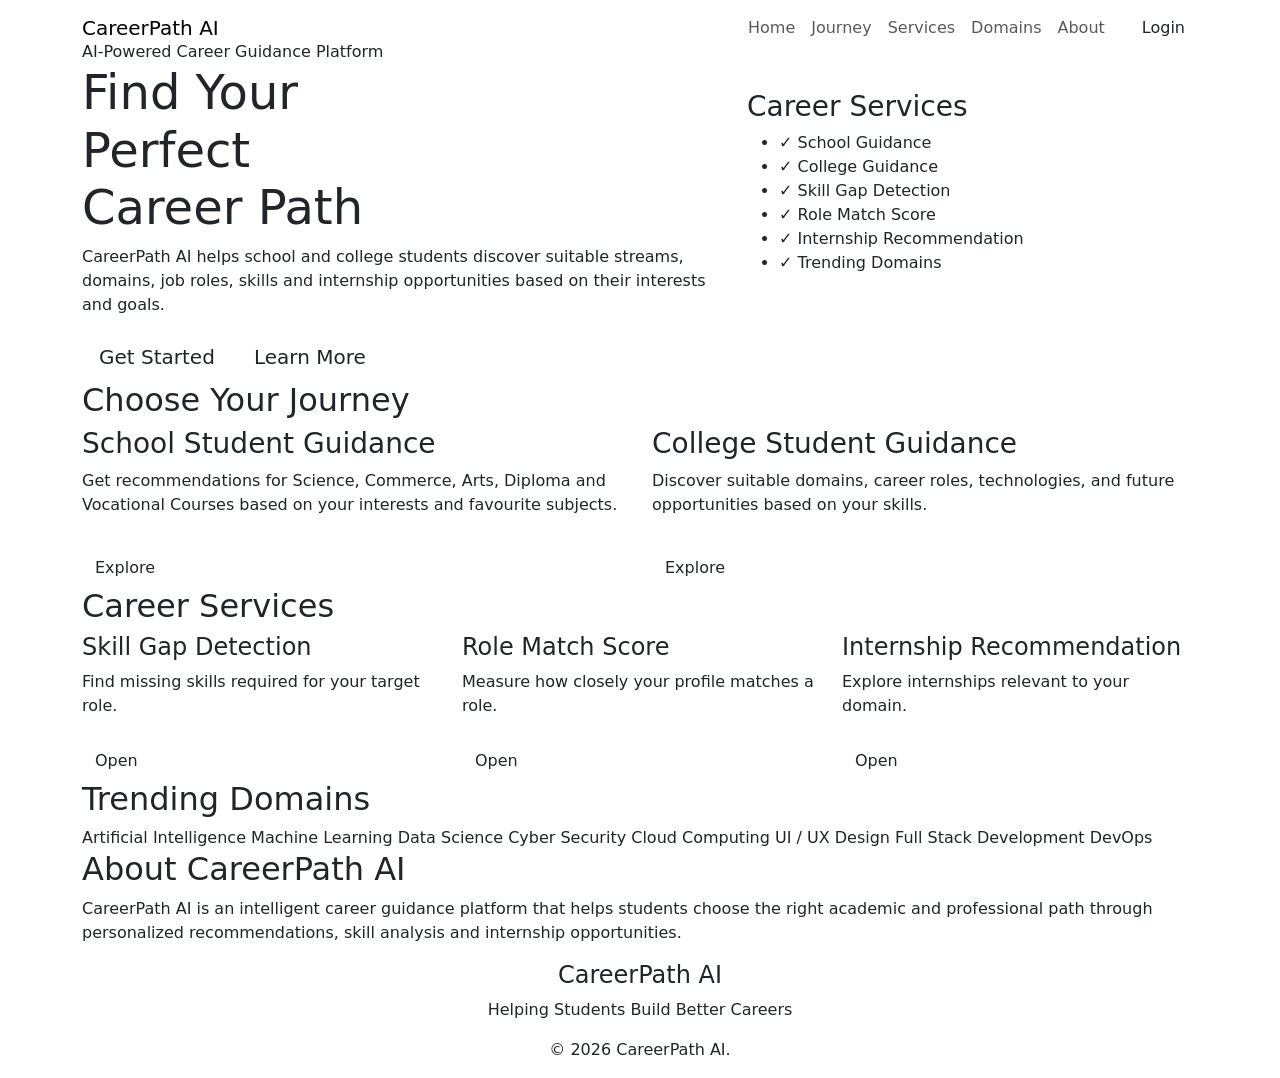
==== index.html @ f70456fd "Add files via upload" ====
<!DOCTYPE html>

<html lang="en">
<head>
<meta charset="UTF-8">
<meta name="viewport" content="width=device-width, initial-scale=1.0">

<title>CareerPath AI</title>

<link href="https://fonts.googleapis.com/css2?family=Poppins:wght@300;400;500;600;700;800&display=swap" rel="stylesheet">

<link href="https://cdn.jsdelivr.net/npm/bootstrap@5.3.3/dist/css/bootstrap.min.css" rel="stylesheet">

<link rel="stylesheet" href="style.css">

</head>

<body>

<!-- ==========================
     NAVBAR
========================== -->

<nav class="navbar navbar-expand-lg navbar-light fixed-top">

<div class="container">

<a class="navbar-brand" href="#">
CareerPath AI
</a>

<button class="navbar-toggler"
type="button"
data-bs-toggle="collapse"
data-bs-target="#navbarNav">

<span class="navbar-toggler-icon"></span>

</button>

<div class="collapse navbar-collapse" id="navbarNav">

<ul class="navbar-nav ms-auto align-items-center">

<li class="nav-item">
<a class="nav-link" href="#home">Home</a>
</li>

<li class="nav-item">
<a class="nav-link" href="#journey">Journey</a>
</li>

<li class="nav-item">
<a class="nav-link" href="#services">Services</a>
</li>

<li class="nav-item">
<a class="nav-link" href="#domains">Domains</a>
</li>

<li class="nav-item">
<a class="nav-link" href="#about">About</a>
</li>

<li class="nav-item ms-3">
<a href="login.html" class="btn btn-premium">
Login
</a>
</li>

</ul>

</div>

</div>

</nav>

<!-- ==========================
     HERO SECTION
========================== -->

<section id="home" class="hero">

<div class="container">

<div class="row align-items-center">

<!-- LEFT SIDE -->

<div class="col-lg-7">

<span class="hero-tag" style="margin-top:40px; display:inline-block;">
AI-Powered Career Guidance Platform
</span>

<h1 style="font-size:3rem;">
Find Your <br>
Perfect <br>
Career Path
</h1>

<p>
CareerPath AI helps school and college students
discover suitable streams, domains, job roles,
skills and internship opportunities based on
their interests and goals.
</p>

<div class="hero-buttons">

<a href="register.html"
class="btn btn-premium btn-lg">

Get Started

</a>

<a href="#journey"
class="btn btn-outline-premium btn-lg">

Learn More

</a>

</div>

</div>

<!-- RIGHT SIDE -->

<div class="col-lg-5">

<div class="hero-box">

<h3>Career Services</h3>

<ul>

<li>✓ School Guidance</li>

<li>✓ College Guidance</li>

<li>✓ Skill Gap Detection</li>

<li>✓ Role Match Score</li>

<li>✓ Internship Recommendation</li>

<li>✓ Trending Domains</li>

</ul>

</div>

</div>

</div>

</div>

</section>

<!-- ==========================
     CHOOSE YOUR JOURNEY
========================== -->

<section id="journey" class="section-light">

<div class="container">

<h2 class="section-title">
Choose Your Journey
</h2>

<div class="row g-4">

<div class="col-md-6">

<div class="feature-card">

<h3> School Student Guidance</h3>

<p>
Get recommendations for Science,
Commerce, Arts, Diploma and
Vocational Courses based on
your interests and favourite subjects.
</p>

<a href="school-guidance.html" class="btn btn-premium mt-3">
Explore
</a>

</div>

</div>

<div class="col-md-6">

<div class="feature-card">

<h3> College Student Guidance</h3>

<p>
Discover suitable domains,
career roles, technologies,
and future opportunities
based on your skills.
</p>

<a href="college-guidance.html" class="btn btn-premium mt-3">
Explore
</a>

</div>

</div>

</div>

</div>

</section>

<!-- ==========================
     CAREER SERVICES
========================== -->

<section id="services" class="section-dark">

<div class="container">

<h2 class="section-title">
Career Services
</h2>

<div class="row g-4">

<div class="col-md-4">

<div class="service-card">

<h4>Skill Gap Detection</h4>

<p>
Find missing skills required
for your target role.
</p>
<a href="skill-gap.html" class="btn btn-premium mt-2">
Open
</a>

</div>

</div>

<div class="col-md-4">

<div class="service-card">

<h4>Role Match Score</h4>

<p>
Measure how closely your
profile matches a role.
</p>
<a href="role-match.html"
class="btn btn-premium mt-2">

Open

</a>

</div>

</div>

<div class="col-md-4">

<div class="service-card">

<h4>Internship Recommendation</h4>

<p>
Explore internships relevant
to your domain.
</p>
<a href="internship.html" class="btn btn-premium mt-2">
Open
</a>

</div>

</div>

</div>

</div>

</section>

<!-- ==========================
     TRENDING DOMAINS
========================== -->

<section id="domains" class="section-light">

<div class="container">

<h2 class="section-title">
Trending Domains
</h2>

<div class="domains-container">

<span class="domain-badge">Artificial Intelligence</span>

<span class="domain-badge">Machine Learning</span>

<span class="domain-badge">Data Science</span>

<span class="domain-badge">Cyber Security</span>

<span class="domain-badge">Cloud Computing</span>

<span class="domain-badge">UI / UX Design</span>

<span class="domain-badge">Full Stack Development</span>

<span class="domain-badge">DevOps</span>

</div>

</div>

</section>



<!-- ==========================
     ABOUT
========================== -->

<section id="about" class="section-dark">

<div class="container">

<h2 class="section-title">
About CareerPath AI
</h2>

<p class="about-text">

CareerPath AI is an intelligent career guidance
platform that helps students choose the right
academic and professional path through
personalized recommendations, skill analysis
and internship opportunities.

</p>

</div>

</section>

<!-- ==========================
     FOOTER
========================== -->

<footer>

<div class="container text-center">

<h4>CareerPath AI</h4>

<p>
Helping Students Build Better Careers
</p>

<p>
© 2026 CareerPath AI.
</p>

</div>

</footer>

<script src="https://cdn.jsdelivr.net/npm/bootstrap@5.3.3/dist/js/bootstrap.bundle.min.js"></script>

</body>
</html>
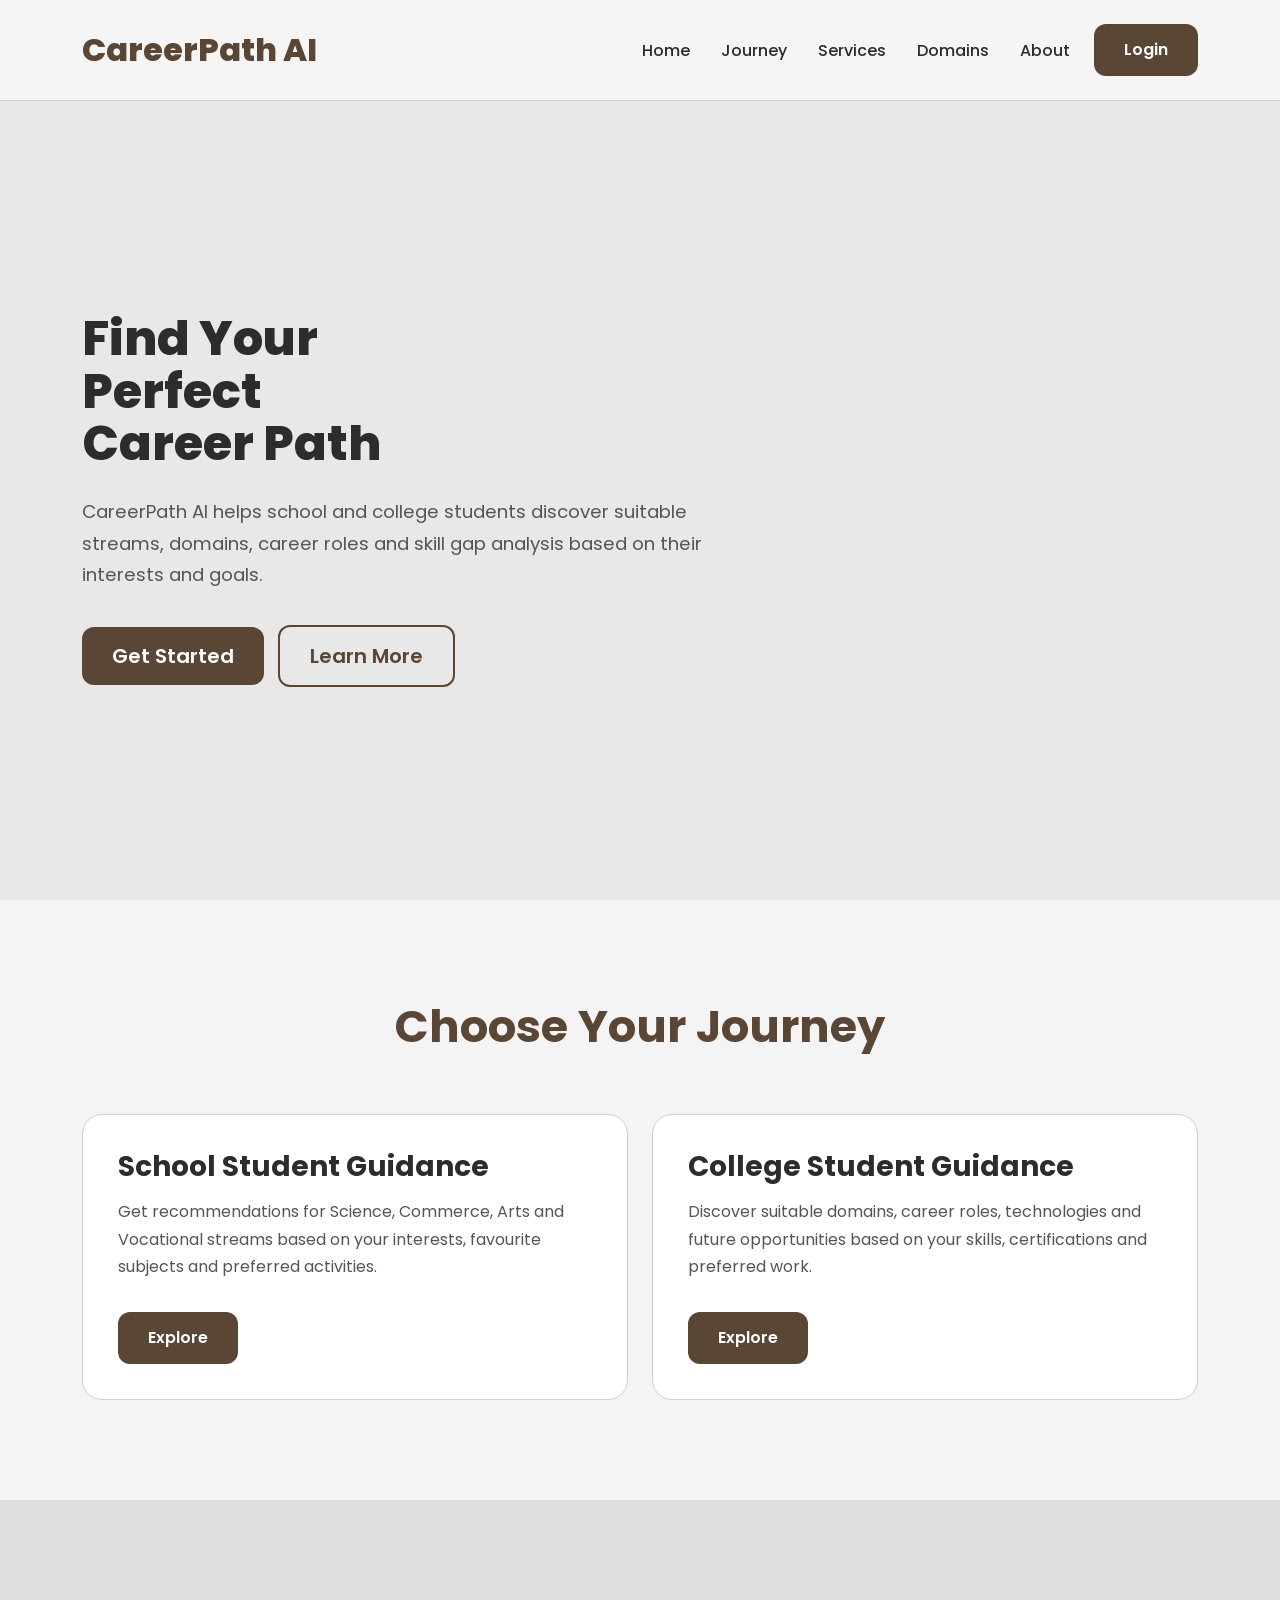
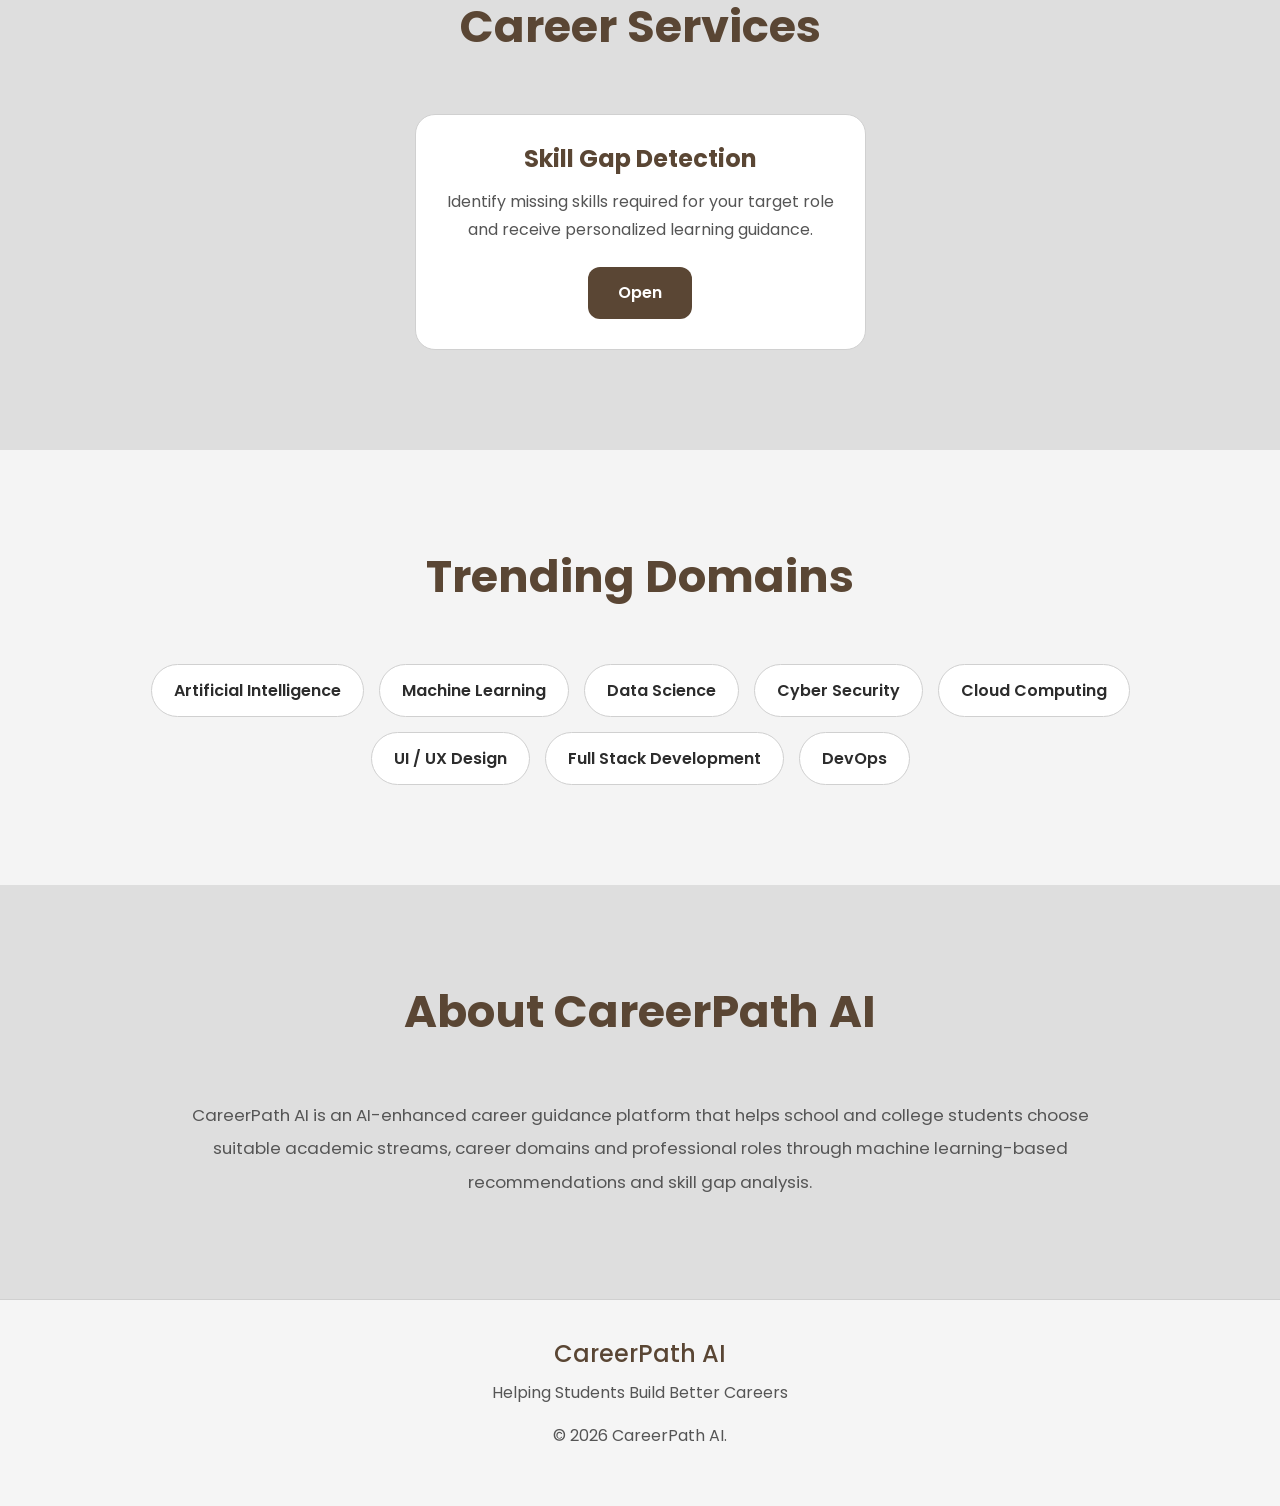
==== commit c6435628: "Add files via upload" ====
--- a/index.html
+++ b/index.html
@@ -1,9 +1,13 @@
 <!DOCTYPE html>
 
 <html lang="en">
+
 <head>
+
 <meta charset="UTF-8">
-<meta name="viewport" content="width=device-width, initial-scale=1.0">
+
+<meta name="viewport"
+content="width=device-width, initial-scale=1.0">
 
 <title>CareerPath AI</title>
 
@@ -29,7 +33,8 @@
 CareerPath AI
 </a>
 
-<button class="navbar-toggler"
+<button
+class="navbar-toggler"
 type="button"
 data-bs-toggle="collapse"
 data-bs-target="#navbarNav">
@@ -43,29 +48,96 @@
 <ul class="navbar-nav ms-auto align-items-center">
 
 <li class="nav-item">
-<a class="nav-link" href="#home">Home</a>
+
+<a class="nav-link" href="#home">
+
+Home
+
+</a>
+
 </li>
 
 <li class="nav-item">
-<a class="nav-link" href="#journey">Journey</a>
+
+<a class="nav-link" href="#journey">
+
+Journey
+
+</a>
+
 </li>
 
 <li class="nav-item">
-<a class="nav-link" href="#services">Services</a>
+
+<a class="nav-link" href="#services">
+
+Services
+
+</a>
+
 </li>
 
 <li class="nav-item">
-<a class="nav-link" href="#domains">Domains</a>
+
+<a class="nav-link" href="#domains">
+
+Domains
+
+</a>
+
 </li>
 
 <li class="nav-item">
-<a class="nav-link" href="#about">About</a>
-</li>
-
-<li class="nav-item ms-3">
-<a href="login.html" class="btn btn-premium">
+
+<a class="nav-link" href="#about">
+
+About
+
+</a>
+
+</li>
+
+<!-- Login -->
+
+<li
+class="nav-item ms-3"
+id="loginSection">
+
+<a
+id="loginBtn"
+href="login.html"
+class="btn btn-premium">
+
 Login
-</a>
+
+</a>
+
+</li>
+
+<!-- Logged User -->
+
+<li
+class="nav-item ms-3"
+id="userSection"
+style="display:none;">
+
+<span
+id="welcomeUser"
+style="
+font-weight:600;
+color:#5A4634;
+margin-right:10px;">
+
+</span>
+
+<button
+class="btn btn-outline-premium"
+onclick="logout()">
+
+Logout
+
+</button>
+
 </li>
 
 </ul>
@@ -80,43 +152,51 @@
      HERO SECTION
 ========================== -->
 
-<section id="home" class="hero">
+<section
+id="home"
+class="hero">
 
 <div class="container">
 
-<div class="row align-items-center">
-
-<!-- LEFT SIDE -->
-
-<div class="col-lg-7">
-
-<span class="hero-tag" style="margin-top:40px; display:inline-block;">
-AI-Powered Career Guidance Platform
-</span>
+<div class="row">
+
+<div class="col-lg-8">
 
 <h1 style="font-size:3rem;">
-Find Your <br>
-Perfect <br>
+
+Find Your
+
+<br>
+
+Perfect
+
+<br>
+
 Career Path
+
 </h1>
 
 <p>
+
 CareerPath AI helps school and college students
-discover suitable streams, domains, job roles,
-skills and internship opportunities based on
-their interests and goals.
+discover suitable streams, domains,
+career roles and skill gap analysis
+based on their interests and goals.
+
 </p>
 
 <div class="hero-buttons">
 
-<a href="register.html"
+<a
+href="register.html"
 class="btn btn-premium btn-lg">
 
 Get Started
 
 </a>
 
-<a href="#journey"
+<a
+href="#journey"
 class="btn btn-outline-premium btn-lg">
 
 Learn More
@@ -127,31 +207,7 @@
 
 </div>
 
-<!-- RIGHT SIDE -->
-
-<div class="col-lg-5">
-
-<div class="hero-box">
-
-<h3>Career Services</h3>
-
-<ul>
-
-<li>✓ School Guidance</li>
-
-<li>✓ College Guidance</li>
-
-<li>✓ Skill Gap Detection</li>
-
-<li>✓ Role Match Score</li>
-
-<li>✓ Internship Recommendation</li>
-
-<li>✓ Trending Domains</li>
-
-</ul>
-
-</div>
+<div class="col-lg-4">
 
 </div>
 
@@ -160,7 +216,6 @@
 </div>
 
 </section>
-
 <!-- ==========================
      CHOOSE YOUR JOURNEY
 ========================== -->
@@ -170,47 +225,74 @@
 <div class="container">
 
 <h2 class="section-title">
+
 Choose Your Journey
+
 </h2>
 
 <div class="row g-4">
 
+<!-- School -->
+
 <div class="col-md-6">
 
 <div class="feature-card">
 
-<h3> School Student Guidance</h3>
+<h3>
+
+School Student Guidance
+
+</h3>
 
 <p>
+
 Get recommendations for Science,
-Commerce, Arts, Diploma and
-Vocational Courses based on
-your interests and favourite subjects.
-</p>
-
-<a href="school-guidance.html" class="btn btn-premium mt-3">
+Commerce, Arts and Vocational streams
+based on your interests,
+favourite subjects and preferred activities.
+
+</p>
+
+<a
+href="school-guidance.html"
+class="btn btn-premium mt-3">
+
 Explore
-</a>
-
-</div>
-
-</div>
+
+</a>
+
+</div>
+
+</div>
+
+<!-- College -->
 
 <div class="col-md-6">
 
 <div class="feature-card">
 
-<h3> College Student Guidance</h3>
+<h3>
+
+College Student Guidance
+
+</h3>
 
 <p>
+
 Discover suitable domains,
-career roles, technologies,
-and future opportunities
-based on your skills.
-</p>
-
-<a href="college-guidance.html" class="btn btn-premium mt-3">
+career roles,
+technologies and future opportunities
+based on your skills,
+certifications and preferred work.
+
+</p>
+
+<a
+href="college-guidance.html"
+class="btn btn-premium mt-3">
+
 Explore
+
 </a>
 
 </div>
@@ -232,154 +314,170 @@
 <div class="container">
 
 <h2 class="section-title">
+
 Career Services
+
 </h2>
 
-<div class="row g-4">
-
-<div class="col-md-4">
+<div class="row justify-content-center">
+
+<div class="col-md-5">
 
 <div class="service-card">
 
-<h4>Skill Gap Detection</h4>
+<h4>
+
+Skill Gap Detection
+
+</h4>
 
 <p>
-Find missing skills required
-for your target role.
-</p>
-<a href="skill-gap.html" class="btn btn-premium mt-2">
+
+Identify missing skills
+required for your target role
+and receive personalized learning guidance.
+
+</p>
+
+<a
+href="skill-gap.html"
+class="btn btn-premium mt-2">
+
 Open
-</a>
-
-</div>
-
-</div>
-
-<div class="col-md-4">
-
-<div class="service-card">
-
-<h4>Role Match Score</h4>
+
+</a>
+
+</div>
+
+</div>
+
+</div>
+
+</div>
+
+</section>
+<!-- ==========================
+     TRENDING DOMAINS
+========================== -->
+
+<section id="domains" class="section-light">
+
+<div class="container">
+
+<h2 class="section-title">
+
+Trending Domains
+
+</h2>
+
+<div class="domains-container">
+
+<span class="domain-badge">
+
+Artificial Intelligence
+
+</span>
+
+<span class="domain-badge">
+
+Machine Learning
+
+</span>
+
+<span class="domain-badge">
+
+Data Science
+
+</span>
+
+<span class="domain-badge">
+
+Cyber Security
+
+</span>
+
+<span class="domain-badge">
+
+Cloud Computing
+
+</span>
+
+<span class="domain-badge">
+
+UI / UX Design
+
+</span>
+
+<span class="domain-badge">
+
+Full Stack Development
+
+</span>
+
+<span class="domain-badge">
+
+DevOps
+
+</span>
+
+</div>
+
+</div>
+
+</section>
+
+<!-- ==========================
+     ABOUT
+========================== -->
+
+<section id="about" class="section-dark">
+
+<div class="container">
+
+<h2 class="section-title">
+
+About CareerPath AI
+
+</h2>
+
+<p class="about-text">
+
+CareerPath AI is an AI-enhanced career guidance platform
+that helps school and college students choose suitable
+academic streams, career domains and professional roles
+through machine learning-based recommendations and
+skill gap analysis.
+
+</p>
+
+</div>
+
+</section>
+
+<!-- ==========================
+     FOOTER
+========================== -->
+
+<footer>
+
+<div class="container text-center">
+
+<h4>
+
+CareerPath AI
+
+</h4>
 
 <p>
-Measure how closely your
-profile matches a role.
-</p>
-<a href="role-match.html"
-class="btn btn-premium mt-2">
-
-Open
-
-</a>
-
-</div>
-
-</div>
-
-<div class="col-md-4">
-
-<div class="service-card">
-
-<h4>Internship Recommendation</h4>
+
+Helping Students Build Better Careers
+
+</p>
 
 <p>
-Explore internships relevant
-to your domain.
-</p>
-<a href="internship.html" class="btn btn-premium mt-2">
-Open
-</a>
-
-</div>
-
-</div>
-
-</div>
-
-</div>
-
-</section>
-
-<!-- ==========================
-     TRENDING DOMAINS
-========================== -->
-
-<section id="domains" class="section-light">
-
-<div class="container">
-
-<h2 class="section-title">
-Trending Domains
-</h2>
-
-<div class="domains-container">
-
-<span class="domain-badge">Artificial Intelligence</span>
-
-<span class="domain-badge">Machine Learning</span>
-
-<span class="domain-badge">Data Science</span>
-
-<span class="domain-badge">Cyber Security</span>
-
-<span class="domain-badge">Cloud Computing</span>
-
-<span class="domain-badge">UI / UX Design</span>
-
-<span class="domain-badge">Full Stack Development</span>
-
-<span class="domain-badge">DevOps</span>
-
-</div>
-
-</div>
-
-</section>
-
-
-
-<!-- ==========================
-     ABOUT
-========================== -->
-
-<section id="about" class="section-dark">
-
-<div class="container">
-
-<h2 class="section-title">
-About CareerPath AI
-</h2>
-
-<p class="about-text">
-
-CareerPath AI is an intelligent career guidance
-platform that helps students choose the right
-academic and professional path through
-personalized recommendations, skill analysis
-and internship opportunities.
-
-</p>
-
-</div>
-
-</section>
-
-<!-- ==========================
-     FOOTER
-========================== -->
-
-<footer>
-
-<div class="container text-center">
-
-<h4>CareerPath AI</h4>
-
-<p>
-Helping Students Build Better Careers
-</p>
-
-<p>
+
 © 2026 CareerPath AI.
+
 </p>
 
 </div>
@@ -388,5 +486,62 @@
 
 <script src="https://cdn.jsdelivr.net/npm/bootstrap@5.3.3/dist/js/bootstrap.bundle.min.js"></script>
 
+<script>
+     const user = JSON.parse(localStorage.getItem("user"));
+
+if(user){
+
+    document.getElementById("loginSection").style.display = "none";
+
+    document.getElementById("userSection").style.display = "block";
+
+    document.getElementById("welcomeUser").innerHTML =
+    "Welcome, " + user.name;
+
+}
+
+function logout(){
+
+    localStorage.removeItem("user");
+
+    window.location.href = "login.html";
+
+}
+
+document.addEventListener("DOMContentLoaded", function(){
+
+    const currentPage =
+    window.location.pathname.split("/").pop();
+
+    if(currentPage === "index.html" || currentPage === ""){
+
+        const exploreButtons =
+        document.querySelectorAll("a[href='school-guidance.html'], a[href='college-guidance.html'], a[href='skill-gap.html']");
+
+        exploreButtons.forEach(function(button){
+
+            button.addEventListener("click", function(e){
+
+                if(!localStorage.getItem("user")){
+
+                    e.preventDefault();
+
+                    alert("Please login to continue.");
+
+                    window.location.href = "login.html";
+
+                }
+
+            });
+
+        });
+
+    }
+
+});
+
+</script>
+
 </body>
-</html>
+
+</html>
--- a/style.css
+++ b/style.css
@@ -0,0 +1,362 @@
+@import url('https://fonts.googleapis.com/css2?family=Poppins:wght@300;400;500;600;700;800&display=swap');
+
+*{
+    margin:0;
+    padding:0;
+    box-sizing:border-box;
+    font-family:'Poppins',sans-serif;
+    scroll-behavior:smooth;
+}
+
+body{
+    background:#E8E8E8;
+    color:#2C2C2C;
+    overflow-x:hidden;
+    line-height:1.7;
+}
+
+/* ==========================
+   NAVBAR
+========================== */
+
+.navbar{
+    background:#F5F5F5;
+    padding:18px 0;
+    border-bottom:1px solid #D0D0D0;
+}
+
+.navbar-brand{
+    font-size:2rem;
+    font-weight:800;
+    color:#5A4634 !important;
+}
+
+.nav-link{
+    color:#2C2C2C !important;
+    font-weight:500;
+    margin-left:15px;
+    transition:0.3s;
+}
+
+.nav-link:hover{
+    color:#5A4634 !important;
+}
+
+/* ==========================
+   HERO SECTION
+========================== */
+
+.hero{
+    min-height:100vh;
+    display:flex;
+    align-items:center;
+    padding-top:100px;
+    background:#E8E8E8;
+}
+
+.hero-tag{
+    display:inline-block;
+    background:#FFFFFF;
+    color:#5A4634;
+    padding:10px 20px;
+    border-radius:30px;
+    font-size:0.9rem;
+    font-weight:600;
+    margin-bottom:20px;
+    border:1px solid #D0D0D0;
+}
+
+.hero h1{
+    font-size:5rem;
+    font-weight:800;
+    line-height:1.1;
+    margin-bottom:25px;
+    color:#2C2C2C;
+}
+
+.hero p{
+    color:#555555;
+    font-size:1.15rem;
+    max-width:650px;
+    margin-bottom:35px;
+}
+
+.hero-buttons{
+    margin-top:20px;
+}
+
+/* ==========================
+   BUTTONS
+========================== */
+
+.btn-premium{
+    background:#5A4634;
+    color:white !important;
+    border:none;
+    padding:14px 30px;
+    border-radius:12px;
+    font-weight:600;
+    transition:0.3s;
+    text-decoration:none;
+}
+
+.btn-premium:hover{
+    background:#463627;
+}
+
+.btn-outline-premium{
+    border:2px solid #5A4634;
+    color:#5A4634 !important;
+    padding:14px 30px;
+    border-radius:12px;
+    font-weight:600;
+    text-decoration:none;
+    margin-left:10px;
+    transition:0.3s;
+}
+
+.btn-outline-premium:hover{
+    background:#5A4634;
+    color:white !important;
+}
+
+/* ==========================
+   HERO RIGHT BOX
+========================== */
+
+.hero-box{
+    background:#F8F8F8;
+    padding:35px;
+    border-radius:20px;
+    border:1px solid #D0D0D0;
+    box-shadow:0 10px 25px rgba(0,0,0,0.08);
+}
+
+.hero-box h3{
+    color:#5A4634;
+    margin-bottom:20px;
+    font-weight:700;
+}
+
+.hero-box ul{
+    list-style:none;
+    padding-left:0;
+}
+
+.hero-box li{
+    padding:10px 0;
+    border-bottom:1px solid #E0E0E0;
+    font-weight:500;
+}
+
+/* ==========================
+   SECTIONS
+========================== */
+
+.section-light{
+    padding:100px 0;
+    background:#F4F4F4;
+}
+
+.section-dark{
+    padding:100px 0;
+    background:#DEDEDE;
+}
+
+.section-title{
+    text-align:center;
+    font-size:2.8rem;
+    font-weight:700;
+    margin-bottom:60px;
+    color:#5A4634;
+}
+
+/* ==========================
+   FEATURE CARDS
+========================== */
+
+.feature-card{
+    background:#FFFFFF;
+    border:1px solid #D0D0D0;
+    border-radius:20px;
+    padding:35px;
+    height:100%;
+    transition:0.3s;
+}
+
+.feature-card:hover{
+    transform:translateY(-8px);
+    box-shadow:0 10px 25px rgba(0,0,0,0.08);
+}
+
+.feature-card h3{
+    color:#2C2C2C;
+    margin-bottom:15px;
+    font-weight:700;
+}
+
+.feature-card p{
+    color:#555555;
+}
+
+/* ==========================
+   SERVICE CARDS
+========================== */
+
+.service-card{
+    background:#FFFFFF;
+    border:1px solid #D0D0D0;
+    border-radius:20px;
+    padding:30px;
+    text-align:center;
+    height:100%;
+    transition:0.3s;
+}
+
+.service-card:hover{
+    transform:translateY(-8px);
+    box-shadow:0 10px 25px rgba(0,0,0,0.08);
+}
+
+.service-card h4{
+    color:#5A4634;
+    margin-bottom:15px;
+    font-weight:700;
+}
+
+.service-card p{
+    color:#555555;
+}
+
+/* ==========================
+   DOMAIN BADGES
+========================== */
+
+.domains-container{
+    display:flex;
+    flex-wrap:wrap;
+    justify-content:center;
+    gap:15px;
+}
+
+.domain-badge{
+    background:#FFFFFF;
+    border:1px solid #D0D0D0;
+    padding:12px 22px;
+    border-radius:50px;
+    font-weight:600;
+    color:#2C2C2C;
+    transition:0.3s;
+}
+
+.domain-badge:hover{
+    background:#5A4634;
+    color:white;
+    cursor:pointer;
+}
+
+/* ==========================
+   ABOUT
+========================== */
+
+.about-text{
+    max-width:900px;
+    margin:auto;
+    text-align:center;
+    color:#555555;
+    line-height:2;
+    font-size:1.05rem;
+}
+
+/* ==========================
+   FOOTER
+========================== */
+
+footer{
+    background:#F5F5F5;
+    border-top:1px solid #D0D0D0;
+    padding:40px 0;
+}
+
+footer h4{
+    color:#5A4634;
+    margin-bottom:10px;
+}
+
+footer p{
+    color:#555555;
+}
+
+/* ==========================
+   SCROLLBAR
+========================== */
+
+::-webkit-scrollbar{
+    width:10px;
+}
+
+::-webkit-scrollbar-track{
+    background:#E8E8E8;
+}
+
+::-webkit-scrollbar-thumb{
+    background:#5A4634;
+    border-radius:10px;
+}
+
+::-webkit-scrollbar-thumb:hover{
+    background:#463627;
+}
+
+/* ==========================
+   MOBILE RESPONSIVE
+========================== */
+
+@media(max-width:991px){
+
+.hero{
+    text-align:center;
+    padding-top:130px;
+}
+
+.hero h1{
+    font-size:3rem;
+}
+
+.hero-box{
+    margin-top:40px;
+}
+
+.hero p{
+    margin:auto;
+    margin-bottom:30px;
+}
+
+}
+
+@media(max-width:768px){
+
+.section-title{
+    font-size:2rem;
+}
+
+.hero h1{
+    font-size:2.5rem;
+}
+
+.btn-outline-premium{
+    display:block;
+    margin-top:15px;
+    margin-left:0;
+}
+
+.hero-box{
+    padding:25px;
+}
+
+.feature-card,
+.service-card{
+    padding:25px;
+}
+
+}
